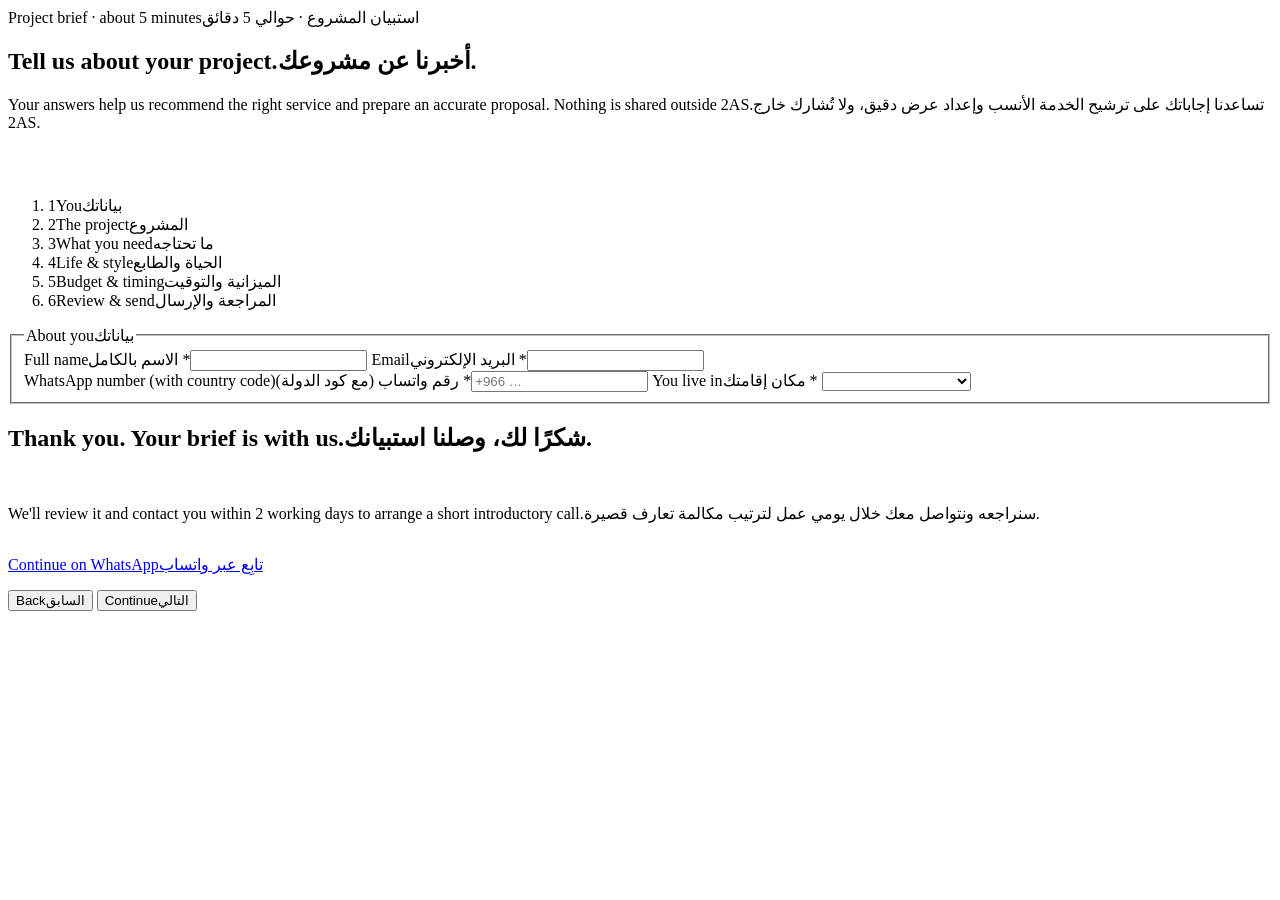
==== brief.html @ 4b7b910f "Add files via upload" ====
<!doctype html>
<html lang="en" dir="ltr">
<head>
<meta charset="utf-8">
<meta name="viewport" content="width=device-width, initial-scale=1">
<title>Start your brief · 2AS Design Consultancy</title>
<meta name="description" content="Tell 2AS about your project in a few minutes. We recommend the right service and prepare a proposal.">
<link rel="icon" href="assets/logo/2AS_mark_charcoal.svg" type="image/svg+xml">
<link rel="preconnect" href="https://fonts.googleapis.com"><link rel="preconnect" href="https://fonts.gstatic.com" crossorigin>
<link href="https://fonts.googleapis.com/css2?family=Cormorant+Garamond:ital,wght@0,500;0,600;1,500&family=Montserrat:wght@400;500;600&family=El+Messiri:wght@500;600&family=IBM+Plex+Sans+Arabic:wght@400;500;600&display=swap" rel="stylesheet">
<link rel="stylesheet" href="assets/css/site.css">
</head>
<body data-page="brief">
<header id="site-head"></header>
<main id="main">

<section class="page-hero" style="padding-bottom:32px">
  <div class="wrap">
    <div class="label"><span lang="en">Project brief · about 5 minutes</span><span lang="ar">استبيان المشروع · حوالي 5 دقائق</span></div>
    <h1><span lang="en">Tell us about your project.</span><span lang="ar">أخبرنا عن مشروعك.</span></h1>
    <p class="lead"><span lang="en">Your answers help us recommend the right service and prepare an accurate proposal. Nothing is shared outside 2AS.</span><span lang="ar">تساعدنا إجاباتك على ترشيح الخدمة الأنسب وإعداد عرض دقيق، ولا تُشارك خارج 2AS.</span></p>
  </div>
</section>

<section style="padding-top:0">
  <div class="wrap brief">
    <nav aria-label="Brief steps"><ol class="steps-nav" id="steps-nav">
      <li data-s="1"><span class="n">1</span><span class="lbl"><span lang="en">You</span><span lang="ar">بياناتك</span></span></li>
      <li data-s="2"><span class="n">2</span><span class="lbl"><span lang="en">The project</span><span lang="ar">المشروع</span></span></li>
      <li data-s="3"><span class="n">3</span><span class="lbl"><span lang="en">What you need</span><span lang="ar">ما تحتاجه</span></span></li>
      <li data-s="4"><span class="n">4</span><span class="lbl"><span lang="en">Life &amp; style</span><span lang="ar">الحياة والطابع</span></span></li>
      <li data-s="5"><span class="n">5</span><span class="lbl"><span lang="en">Budget &amp; timing</span><span lang="ar">الميزانية والتوقيت</span></span></li>
      <li data-s="6"><span class="n">6</span><span class="lbl"><span lang="en">Review &amp; send</span><span lang="ar">المراجعة والإرسال</span></span></li>
    </ol></nav>

    <form class="panel" id="brief-form" novalidate>
      <!-- STEP 1 -->
      <fieldset data-step="1">
        <legend><span lang="en">About you</span><span lang="ar">بياناتك</span></legend>
        <div class="row2">
          <label class="f" for="name"><span><span lang="en">Full name</span><span lang="ar">الاسم بالكامل</span> *</span><input id="name" name="name" type="text" autocomplete="name" required></label>
          <label class="f" for="email"><span><span lang="en">Email</span><span lang="ar">البريد الإلكتروني</span> *</span><input id="email" name="email" type="email" autocomplete="email" required></label>
        </div>
        <div class="row2">
          <label class="f" for="phone"><span><span lang="en">WhatsApp number (with country code)</span><span lang="ar">رقم واتساب (مع كود الدولة)</span> *</span><input id="phone" name="phone" type="tel" autocomplete="tel" placeholder="+966 …" required></label>
          <label class="f" for="country"><span><span lang="en">You live in</span><span lang="ar">مكان إقامتك</span> *</span>
            <select id="country" name="country" required>
              <option value=""></option><option>Saudi Arabia</option><option>United Arab Emirates</option><option>Qatar</option><option>Kuwait</option><option>Bahrain</option><option>Oman</option><option>Egypt</option><option>Other</option>
            </select></label>
        </div>
      </fieldset>

      <!-- STEP 2 -->
      <fieldset data-step="2" hidden>
        <legend><span lang="en">The project</span><span lang="ar">المشروع</span></legend>
        <div class="f"><span><span lang="en">Property type</span><span lang="ar">نوع العقار</span> *</span></div>
        <div class="opts" role="radiogroup">
          <label class="opt"><input type="radio" name="ptype" value="Apartment" required><span><span lang="en">Apartment</span><span lang="ar">شقة</span></span></label>
          <label class="opt"><input type="radio" name="ptype" value="Duplex / penthouse"><span><span lang="en">Duplex / penthouse</span><span lang="ar">دوبلكس / بنتهاوس</span></span></label>
          <label class="opt"><input type="radio" name="ptype" value="Villa / townhouse"><span><span lang="en">Villa / townhouse</span><span lang="ar">فيلا / تاون هاوس</span></span></label>
          <label class="opt"><input type="radio" name="ptype" value="Residential building"><span><span lang="en">Residential building</span><span lang="ar">عمارة سكنية</span></span></label>
          <label class="opt"><input type="radio" name="ptype" value="Serviced apartments / hospitality"><span><span lang="en">Serviced apartments / hospitality</span><span lang="ar">شقق فندقية / ضيافة</span></span></label>
          <label class="opt"><input type="radio" name="ptype" value="Commercial / office"><span><span lang="en">Commercial / office</span><span lang="ar">تجاري / مكتب</span></span></label>
          <label class="opt"><input type="radio" name="ptype" value="Outdoor / rooftop only"><span><span lang="en">Outdoor / rooftop only</span><span lang="ar">مساحة خارجية / سطح فقط</span></span></label>
        </div>
        <div class="f" style="margin-top:8px"><span><span lang="en">Where is the project today?</span><span lang="ar">أين يقف المشروع الآن؟</span> *</span></div>
        <div class="opts" role="radiogroup">
          <label class="opt"><input type="radio" name="status" value="empty" required><span><span lang="en">Empty space, no design yet</span><span lang="ar">مساحة فارغة دون تصميم</span></span></label>
          <label class="opt"><input type="radio" name="status" value="moodboard"><span><span lang="en">I have references / a moodboard</span><span lang="ar">لديّ صور مرجعية / لوحة إلهام</span></span></label>
          <label class="opt"><input type="radio" name="status" value="layout"><span><span lang="en">I have a layout or design</span><span lang="ar">لديّ توزيع أو تصميم</span></span></label>
          <label class="opt"><input type="radio" name="status" value="3d"><span><span lang="en">I have 3D, but no working drawings</span><span lang="ar">لديّ 3D دون مخططات تنفيذية</span></span></label>
          <label class="opt"><input type="radio" name="status" value="construction"><span><span lang="en">Under construction / finishing</span><span lang="ar">تحت الإنشاء / التشطيب</span></span></label>
        </div>
        <div class="row2" style="margin-top:8px">
          <label class="f" for="area"><span><span lang="en">Approximate area (m²)</span><span lang="ar">المساحة التقريبية (م²)</span></span><input id="area" name="area" type="number" min="0" inputmode="numeric"></label>
          <label class="f" for="spaces"><span><span lang="en">Number of rooms / spaces to design</span><span lang="ar">عدد الغرف / الفراغات المطلوب تصميمها</span></span><input id="spaces" name="spaces" type="number" min="0" inputmode="numeric"></label>
        </div>
        <label class="f" for="plocation"><span><span lang="en">Project location (city / compound)</span><span lang="ar">موقع المشروع (المدينة / الكمبوند)</span> *</span><input id="plocation" name="plocation" type="text" required></label>
      </fieldset>

      <!-- STEP 3 -->
      <fieldset data-step="3" hidden>
        <legend><span lang="en">What do you need?</span><span lang="ar">ما الذي تحتاجه؟</span></legend>
        <p class="note"><span lang="en">Choose all that apply. Not sure? Leave it to us: we'll recommend.</span><span lang="ar">اختر كل ما ينطبق. لست متأكدًا؟ اترك الأمر لنا وسنرشّح لك.</span></p>
        <div class="opts">
          <label class="opt"><input type="checkbox" name="svc" value="Consultation"><span><span lang="en">Design consultation</span><span lang="ar">استشارة تصميم</span></span></label>
          <label class="opt"><input type="checkbox" name="svc" value="Review L1 Style"><span><span lang="en">Review · Style coherence</span><span lang="ar">مراجعة · اتساق الطابع</span></span></label>
          <label class="opt"><input type="checkbox" name="svc" value="Review L2 Layout"><span><span lang="en">Review · Layout &amp; function</span><span lang="ar">مراجعة · التوزيع والوظيفة</span></span></label>
          <label class="opt"><input type="checkbox" name="svc" value="Review L3 Full report"><span><span lang="en">Review · Full report</span><span lang="ar">مراجعة · تقرير متكامل</span></span></label>
          <label class="opt"><input type="checkbox" name="svc" value="Concept & moodboard"><span><span lang="en">Concept &amp; moodboard</span><span lang="ar">الفكرة ولوحة الإلهام</span></span></label>
          <label class="opt"><input type="checkbox" name="svc" value="Full interior design"><span><span lang="en">Full interior design</span><span lang="ar">تصميم داخلي متكامل</span></span></label>
          <label class="opt"><input type="checkbox" name="svc" value="Working drawings"><span><span lang="en">Working drawings</span><span lang="ar">مخططات تنفيذية</span></span></label>
          <label class="opt"><input type="checkbox" name="svc" value="Landscape"><span><span lang="en">Landscape / rooftop</span><span lang="ar">مساحات خارجية / سطح</span></span></label>
          <label class="opt"><input type="checkbox" name="svc" value="Partner: engineering"><span><span lang="en">Engineering (partner)</span><span lang="ar">خدمات هندسية (شريك)</span></span></label>
          <label class="opt"><input type="checkbox" name="svc" value="Partner: visualization"><span><span lang="en">Visualization / exhibition (partner)</span><span lang="ar">إظهار / معارض (شريك)</span></span></label>
          <label class="opt"><input type="checkbox" name="svc" value="Partner: creative"><span><span lang="en">Branding / campaigns (partner)</span><span lang="ar">هوية / حملات (شريك)</span></span></label>
          <label class="opt"><input type="checkbox" name="svc" value="Partner: off-plan"><span><span lang="en">Off-plan presentation (partner)</span><span lang="ar">عرض على الخارطة (شريك)</span></span></label>
        </div>
      </fieldset>

      <!-- STEP 4 -->
      <fieldset data-step="4" hidden>
        <legend><span lang="en">Life &amp; style</span><span lang="ar">الحياة والطابع</span></legend>
        <div class="row2">
          <label class="f" for="household"><span><span lang="en">Who will use the space?</span><span lang="ar">من سيستخدم المساحة؟</span></span><input id="household" name="household" type="text" placeholder="e.g. 2 adults, 2 children"></label>
          <label class="f" for="guests"><span><span lang="en">How often do you host guests?</span><span lang="ar">كم مرة تستقبل ضيوفًا؟</span></span>
            <select id="guests" name="guests"><option value=""></option><option>Rarely</option><option>Monthly</option><option>Weekly</option><option>Very often (majlis needed)</option></select></label>
        </div>
        <div class="f"><span><span lang="en">Which direction feels closest? (up to 2)</span><span lang="ar">أي اتجاه هو الأقرب إليك؟ (حتى اختيارين)</span></span></div>
        <div class="styles" id="styles">
          <label class="style-card"><input type="checkbox" name="style" value="Japandi / natural"><span class="box"><img src="assets/img/mena51-kitchen.webp" alt="" loading="lazy"><span class="t"><span lang="en">Japandi · natural</span><span lang="ar">ياباني إسكندنافي · طبيعي</span></span></span></label>
          <label class="style-card"><input type="checkbox" name="style" value="Warm minimal"><span class="box"><img src="assets/img/yasmin-kids-twin.webp" alt="" loading="lazy"><span class="t"><span lang="en">Warm minimal</span><span lang="ar">بسيط دافئ</span></span></span></label>
          <label class="style-card"><input type="checkbox" name="style" value="Soft contemporary"><span class="box"><img src="assets/img/mena51-living.webp" alt="" loading="lazy"><span class="t"><span lang="en">Soft contemporary</span><span lang="ar">معاصر ناعم</span></span></span></label>
          <label class="style-card"><input type="checkbox" name="style" value="Arabic / majlis heritage"><span class="box"><img src="assets/img/stone-majlis.webp" alt="" loading="lazy"><span class="t"><span lang="en">Arabic heritage</span><span lang="ar">طابع عربي تراثي</span></span></span></label>
          <label class="style-card"><input type="checkbox" name="style" value="Bold modern"><span class="box"><img src="assets/img/landmark901-kitchen-v.webp" alt="" loading="lazy"><span class="t"><span lang="en">Bold modern</span><span lang="ar">عصري جريء</span></span></span></label>
          <label class="style-card"><input type="checkbox" name="style" value="Playful / colour"><span class="box"><img src="assets/img/mena28-bedroom.webp" alt="" loading="lazy"><span class="t"><span lang="en">Playful · colour</span><span lang="ar">مرح · ألوان</span></span></span></label>
        </div>
        <div class="f" style="margin-top:8px"><span><span lang="en">How clear is your vision?</span><span lang="ar">ما مدى وضوح رؤيتك؟</span></span></div>
        <div class="scale" role="radiogroup" aria-label="Vision clarity, 1 to 5">
          <label class="opt"><input type="radio" name="clarity" value="1"><span>1</span></label>
          <label class="opt"><input type="radio" name="clarity" value="2"><span>2</span></label>
          <label class="opt"><input type="radio" name="clarity" value="3"><span>3</span></label>
          <label class="opt"><input type="radio" name="clarity" value="4"><span>4</span></label>
          <label class="opt"><input type="radio" name="clarity" value="5"><span>5</span></label>
        </div>
        <p class="note"><span lang="en">1 = I need direction from the start · 5 = I know exactly what I want</span><span lang="ar">1 = أحتاج إلى توجيه من البداية · 5 = أعرف ما أريده بالضبط</span></p>
      </fieldset>

      <!-- STEP 5 -->
      <fieldset data-step="5" hidden>
        <legend><span lang="en">Budget &amp; timing</span><span lang="ar">الميزانية والتوقيت</span></legend>
        <div class="row2">
          <label class="f" for="currency"><span><span lang="en">Currency</span><span lang="ar">العملة</span></span>
            <select id="currency" name="currency"><option>SAR</option><option>AED</option><option>QAR</option><option>EGP</option><option>USD</option></select></label>
          <label class="f" for="budget"><span><span lang="en">Approximate execution budget (finishing + furniture)</span><span lang="ar">ميزانية التنفيذ التقريبية (تشطيب + أثاث)</span></span><input id="budget" name="budget" type="text" placeholder="e.g. 350,000"></label>
        </div>
        <div class="row2">
          <label class="f" for="start"><span><span lang="en">When should execution start?</span><span lang="ar">متى يبدأ التنفيذ؟</span></span>
            <select id="start" name="start"><option value=""></option><option>Within 1 month</option><option>1–3 months</option><option>3–6 months</option><option>Later / not decided</option></select></label>
          <label class="f" for="files"><span><span lang="en">Link to plans / photos (Drive, WeTransfer…)</span><span lang="ar">رابط المخططات / الصور (Drive، WeTransfer…)</span></span><input id="files" name="files" type="url" placeholder="https://"></label>
        </div>
        <label class="f" for="notes"><span><span lang="en">Anything else we should know?</span><span lang="ar">هل هناك ما تودّ إضافته؟</span></span><textarea id="notes" name="notes"></textarea></label>
        <p class="note"><span lang="en">Please don't share confidential drawings publicly; a private link is enough. We'll ask for files after we talk.</span><span lang="ar">يكفي رابط خاص للملفات، وسنطلب المزيد بعد مكالمتنا.</span></p>
      </fieldset>

      <!-- STEP 6 -->
      <fieldset data-step="6" hidden>
        <legend><span lang="en">Review &amp; send</span><span lang="ar">المراجعة والإرسال</span></legend>
        <div class="reco" id="reco"></div>
        <div class="summary" id="summary"></div>
        <label class="opt" style="max-width:none"><input type="checkbox" id="consent" required><span><span lang="en">I agree that 2AS may contact me about this project by email or WhatsApp.</span><span lang="ar">أوافق على تواصل 2AS معي بخصوص المشروع عبر البريد أو واتساب.</span></span></label>
      </fieldset>

      <div id="done" hidden style="display:grid;gap:16px">
        <h2><span lang="en">Thank you. Your brief is with us.</span><span lang="ar">شكرًا لك، وصلنا استبيانك.</span></h2>
        <p class="lead"><span lang="en">We'll review it and contact you within 2 working days to arrange a short introductory call.</span><span lang="ar">سنراجعه ونتواصل معك خلال يومي عمل لترتيب مكالمة تعارف قصيرة.</span></p>
        <div><a class="btn" id="wa-done" href="#" target="_blank" rel="noopener"><span lang="en">Continue on WhatsApp</span><span lang="ar">تابِع عبر واتساب</span></a></div>
      </div>

      <p class="err" id="err" role="alert"></p>
      <div class="form-nav" id="form-nav">
        <button type="button" class="btn ghost" id="prev"><span lang="en">Back</span><span lang="ar">السابق</span></button>
        <button type="button" class="btn" id="next"><span lang="en">Continue</span><span lang="ar">التالي</span></button>
        <button type="submit" class="btn" id="send" hidden><span lang="en">Send brief</span><span lang="ar">إرسال الاستبيان</span></button>
      </div>
    </form>
  </div>
</section>

</main>
<footer id="site-foot"></footer>
<script src="assets/js/site.js"></script>
<script src="assets/js/brief.js"></script>
</body>
</html>
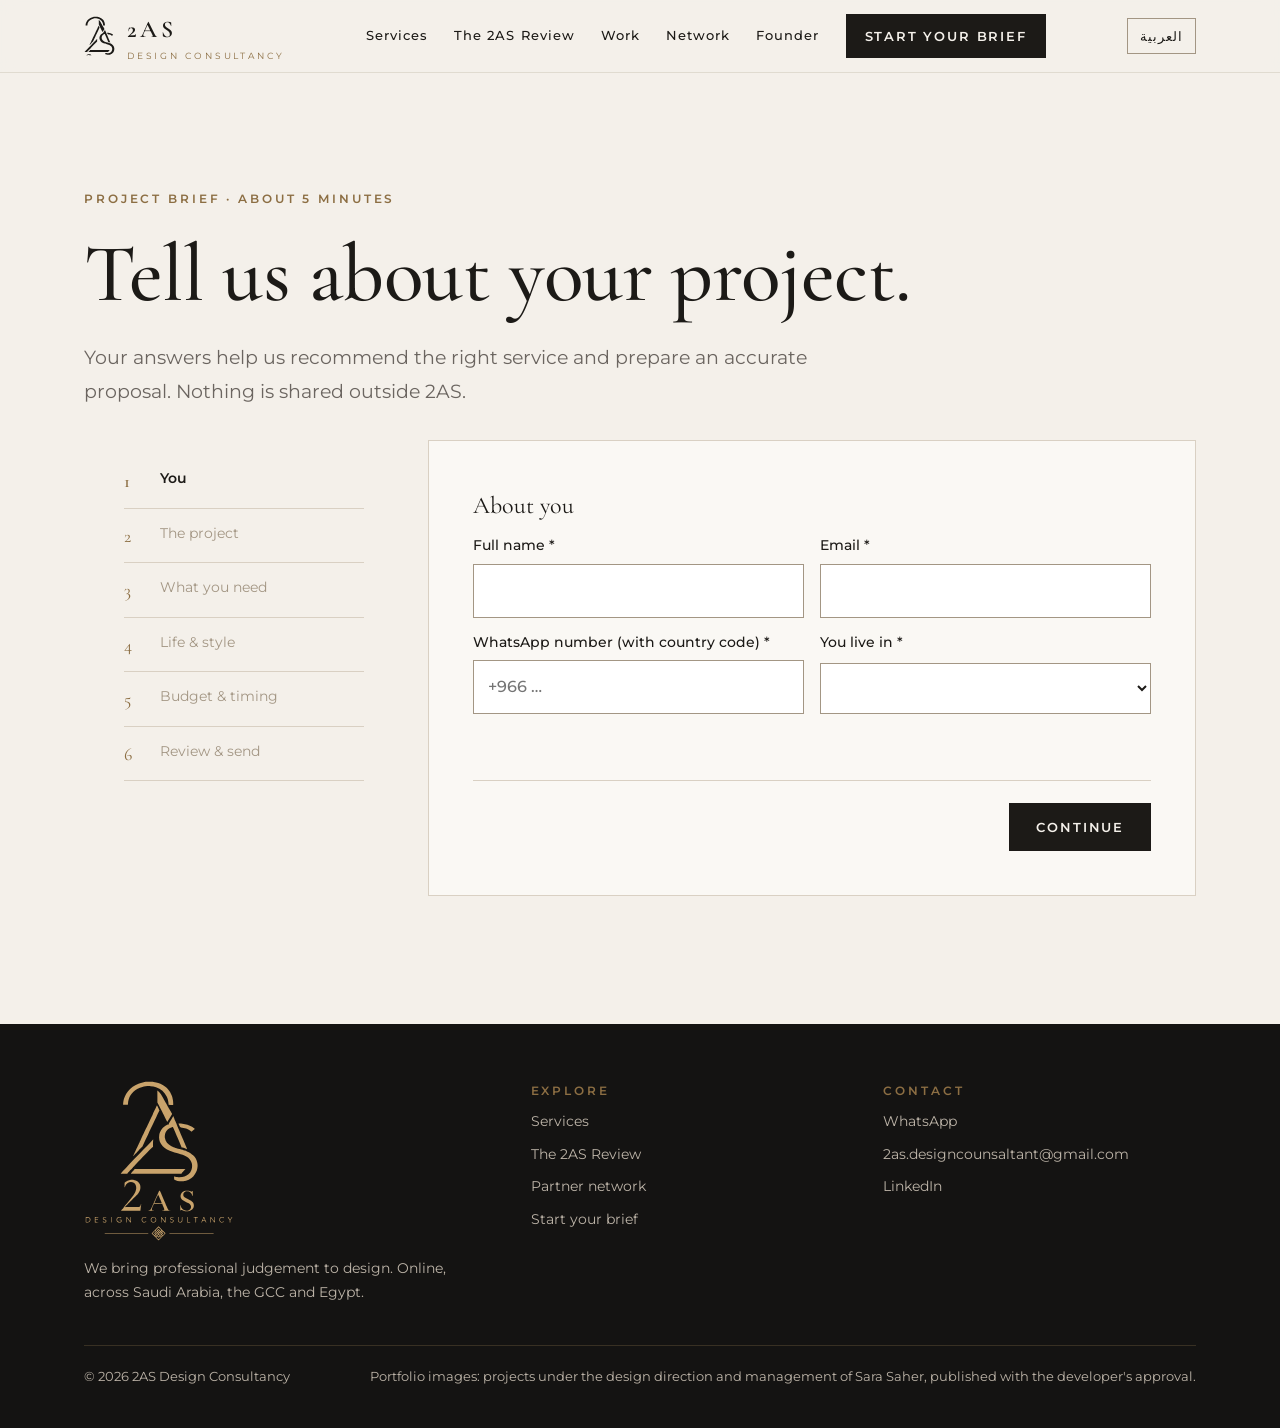
==== commit fef6a8b3: "Add files via upload" ====
--- a/brief.html
+++ b/brief.html
@@ -5,10 +5,10 @@
 <meta name="viewport" content="width=device-width, initial-scale=1">
 <title>Start your brief · 2AS Design Consultancy</title>
 <meta name="description" content="Tell 2AS about your project in a few minutes. We recommend the right service and prepare a proposal.">
-<link rel="icon" href="assets/logo/2AS_mark_charcoal.svg" type="image/svg+xml">
+<link rel="icon" href="2AS_mark_charcoal.svg" type="image/svg+xml">
 <link rel="preconnect" href="https://fonts.googleapis.com"><link rel="preconnect" href="https://fonts.gstatic.com" crossorigin>
 <link href="https://fonts.googleapis.com/css2?family=Cormorant+Garamond:ital,wght@0,500;0,600;1,500&family=Montserrat:wght@400;500;600&family=El+Messiri:wght@500;600&family=IBM+Plex+Sans+Arabic:wght@400;500;600&display=swap" rel="stylesheet">
-<link rel="stylesheet" href="assets/css/site.css">
+<link rel="stylesheet" href="site.css">
 </head>
 <body data-page="brief">
 <header id="site-head"></header>
@@ -108,12 +108,12 @@
         </div>
         <div class="f"><span><span lang="en">Which direction feels closest? (up to 2)</span><span lang="ar">أي اتجاه هو الأقرب إليك؟ (حتى اختيارين)</span></span></div>
         <div class="styles" id="styles">
-          <label class="style-card"><input type="checkbox" name="style" value="Japandi / natural"><span class="box"><img src="assets/img/mena51-kitchen.webp" alt="" loading="lazy"><span class="t"><span lang="en">Japandi · natural</span><span lang="ar">ياباني إسكندنافي · طبيعي</span></span></span></label>
-          <label class="style-card"><input type="checkbox" name="style" value="Warm minimal"><span class="box"><img src="assets/img/yasmin-kids-twin.webp" alt="" loading="lazy"><span class="t"><span lang="en">Warm minimal</span><span lang="ar">بسيط دافئ</span></span></span></label>
-          <label class="style-card"><input type="checkbox" name="style" value="Soft contemporary"><span class="box"><img src="assets/img/mena51-living.webp" alt="" loading="lazy"><span class="t"><span lang="en">Soft contemporary</span><span lang="ar">معاصر ناعم</span></span></span></label>
-          <label class="style-card"><input type="checkbox" name="style" value="Arabic / majlis heritage"><span class="box"><img src="assets/img/stone-majlis.webp" alt="" loading="lazy"><span class="t"><span lang="en">Arabic heritage</span><span lang="ar">طابع عربي تراثي</span></span></span></label>
-          <label class="style-card"><input type="checkbox" name="style" value="Bold modern"><span class="box"><img src="assets/img/landmark901-kitchen-v.webp" alt="" loading="lazy"><span class="t"><span lang="en">Bold modern</span><span lang="ar">عصري جريء</span></span></span></label>
-          <label class="style-card"><input type="checkbox" name="style" value="Playful / colour"><span class="box"><img src="assets/img/mena28-bedroom.webp" alt="" loading="lazy"><span class="t"><span lang="en">Playful · colour</span><span lang="ar">مرح · ألوان</span></span></span></label>
+          <label class="style-card"><input type="checkbox" name="style" value="Japandi / natural"><span class="box"><img src="mena51-kitchen.webp" alt="" loading="lazy"><span class="t"><span lang="en">Japandi · natural</span><span lang="ar">ياباني إسكندنافي · طبيعي</span></span></span></label>
+          <label class="style-card"><input type="checkbox" name="style" value="Warm minimal"><span class="box"><img src="yasmin-kids-twin.webp" alt="" loading="lazy"><span class="t"><span lang="en">Warm minimal</span><span lang="ar">بسيط دافئ</span></span></span></label>
+          <label class="style-card"><input type="checkbox" name="style" value="Soft contemporary"><span class="box"><img src="mena51-living.webp" alt="" loading="lazy"><span class="t"><span lang="en">Soft contemporary</span><span lang="ar">معاصر ناعم</span></span></span></label>
+          <label class="style-card"><input type="checkbox" name="style" value="Arabic / majlis heritage"><span class="box"><img src="stone-majlis.webp" alt="" loading="lazy"><span class="t"><span lang="en">Arabic heritage</span><span lang="ar">طابع عربي تراثي</span></span></span></label>
+          <label class="style-card"><input type="checkbox" name="style" value="Bold modern"><span class="box"><img src="landmark901-kitchen-v.webp" alt="" loading="lazy"><span class="t"><span lang="en">Bold modern</span><span lang="ar">عصري جريء</span></span></span></label>
+          <label class="style-card"><input type="checkbox" name="style" value="Playful / colour"><span class="box"><img src="mena28-bedroom.webp" alt="" loading="lazy"><span class="t"><span lang="en">Playful · colour</span><span lang="ar">مرح · ألوان</span></span></span></label>
         </div>
         <div class="f" style="margin-top:8px"><span><span lang="en">How clear is your vision?</span><span lang="ar">ما مدى وضوح رؤيتك؟</span></span></div>
         <div class="scale" role="radiogroup" aria-label="Vision clarity, 1 to 5">
@@ -169,7 +169,7 @@
 
 </main>
 <footer id="site-foot"></footer>
-<script src="assets/js/site.js"></script>
-<script src="assets/js/brief.js"></script>
+<script src="site.js"></script>
+<script src="brief.js"></script>
 </body>
 </html>
--- a/site.css
+++ b/site.css
@@ -0,0 +1,219 @@
+/* 2AS Design Consultancy — site styles
+   Editorial layout: off-white paper, charcoal sections, champagne used only as an accent. */
+:root{
+  --ink:#141312; --charcoal:#1C1A17; --off:#F4F0EA; --warm:#FAF8F4; --stone:#D9D0C3;
+  --taupe:#A39684; --grey:#6B6560; --champ:#C9A36B; --brushed:#8C6E43;
+  --f-display:'Cormorant Garamond',Georgia,'Times New Roman',serif;
+  --f-sans:'Montserrat',Helvetica,Arial,sans-serif;
+  --f-ar-display:'El Messiri','Noto Naskh Arabic',Tahoma,serif;
+  --f-ar:'IBM Plex Sans Arabic',Tahoma,Arial,sans-serif;
+  --wrap:1240px; --gut:clamp(20px,5vw,72px);
+}
+*{box-sizing:border-box}
+[hidden]{display:none!important}
+html{scroll-behavior:smooth}
+body{margin:0;background:var(--off);color:var(--charcoal);font-family:var(--f-sans);font-size:16px;line-height:1.75;-webkit-font-smoothing:antialiased}
+html[lang="ar"] body{font-family:var(--f-ar);font-size:17px}
+img{max-width:100%;display:block}
+a{color:inherit}
+:focus-visible{outline:2px solid var(--brushed);outline-offset:3px}
+@media (prefers-reduced-motion:reduce){*{animation:none!important;transition:none!important;scroll-behavior:auto!important}}
+
+/* language switching: every bilingual pair is <span lang="en"> + <span lang="ar"> */
+html[lang="en"] [lang="ar"]:not(html){display:none!important}
+html[lang="ar"] [lang="en"]:not(html){display:none!important}
+
+.wrap{max-width:var(--wrap);margin:0 auto;padding-inline:var(--gut)}
+.label{font-family:var(--f-sans);font-size:12px;font-weight:600;letter-spacing:.24em;text-transform:uppercase;color:var(--brushed)}
+html[lang="ar"] .label{font-family:var(--f-ar);letter-spacing:0;font-size:14px;text-transform:none}
+h1,h2,h3{font-family:var(--f-display);font-weight:500;line-height:1.12;margin:0;text-wrap:balance;letter-spacing:-.005em}
+html[lang="ar"] h1,html[lang="ar"] h2,html[lang="ar"] h3{font-family:var(--f-ar-display);font-weight:600;line-height:1.45;letter-spacing:0}
+h1{font-size:clamp(40px,6.4vw,84px)}
+h2{font-size:clamp(32px,4.2vw,54px)}
+h3{font-size:clamp(22px,2.2vw,28px)}
+p{margin:0;max-width:62ch}
+.lead{font-size:clamp(17px,1.5vw,20px);color:var(--grey)}
+.muted{color:var(--grey)}
+.rule{height:1px;background:var(--stone);border:0;margin:0}
+
+/* header */
+.site-head{position:sticky;top:0;z-index:20;background:rgba(244,240,234,.92);backdrop-filter:blur(8px);border-bottom:1px solid rgba(163,150,132,.25)}
+.site-head .wrap{display:flex;align-items:center;justify-content:space-between;gap:20px;min-height:72px}
+.brand{display:flex;align-items:center;gap:12px;text-decoration:none}
+.brand img{height:40px;width:auto}
+.brand b{font-family:var(--f-display);font-size:24px;font-weight:600;letter-spacing:.14em}
+.brand small{display:block;font-family:var(--f-sans);font-size:8.5px;letter-spacing:.34em;color:var(--brushed);margin-top:-2px}
+.nav{display:flex;align-items:center;gap:26px;font-size:13px;font-weight:500;letter-spacing:.08em}
+.nav a{text-decoration:none;padding:6px 0;border-bottom:1px solid transparent}
+.nav a:hover,.nav a[aria-current="page"]{border-color:var(--champ)}
+.lang{font:inherit;font-size:13px;letter-spacing:.08em;background:none;border:1px solid var(--taupe);padding:6px 12px;cursor:pointer;color:var(--charcoal);min-height:36px}
+.lang:hover{border-color:var(--charcoal)}
+.btn{display:inline-flex;align-items:center;gap:10px;font-family:var(--f-sans);font-size:13px;font-weight:600;letter-spacing:.14em;text-transform:uppercase;text-decoration:none;padding:15px 26px;border:1px solid var(--charcoal);background:var(--charcoal);color:var(--off);cursor:pointer;min-height:48px}
+html[lang="ar"] .btn{font-family:var(--f-ar);letter-spacing:0;text-transform:none;font-size:15px}
+.btn:hover{background:var(--ink)}
+.btn.ghost{background:transparent;color:var(--charcoal)}
+.btn.ghost:hover{background:var(--charcoal);color:var(--off)}
+.btn.light{background:var(--off);color:var(--charcoal);border-color:var(--off)}
+.menu-btn{display:none}
+@media (max-width:900px){
+  .nav{display:none;position:absolute;top:72px;inset-inline:0;flex-direction:column;align-items:flex-start;gap:4px;background:var(--off);padding:16px var(--gut) 24px;border-bottom:1px solid var(--stone)}
+  .nav.open{display:flex}
+  .menu-btn{display:inline-flex;background:none;border:1px solid var(--taupe);padding:8px 12px;font:inherit;font-size:13px;cursor:pointer;min-height:40px}
+}
+
+/* sections */
+section{padding-block:clamp(72px,10vw,140px)}
+.dark{background:var(--charcoal);color:var(--off)}
+.dark .muted,.dark .lead{color:#BDB4A8}
+.dark .label{color:var(--champ)}
+.dark .rule{background:rgba(201,163,107,.28)}
+.paper{background:var(--warm)}
+.sec-head{display:grid;gap:16px;margin-bottom:clamp(36px,5vw,64px);max-width:760px}
+
+/* hero */
+.hero{position:relative;min-height:min(88vh,860px);display:flex;align-items:flex-end;color:var(--off);padding:0;overflow:hidden;background:var(--ink)}
+.hero img.bg{position:absolute;inset:0;width:100%;height:100%;object-fit:cover;opacity:.9}
+.hero::after{content:"";position:absolute;inset:0;background:linear-gradient(180deg,rgba(20,19,18,.15) 0%,rgba(20,19,18,.25) 40%,rgba(20,19,18,.82) 100%)}
+.hero .wrap{position:relative;z-index:2;padding-block:clamp(48px,8vw,110px);display:grid;gap:22px;width:100%}
+.hero h1{max-width:15ch}
+.hero .lead{color:#E3DBCF;max-width:52ch}
+.hero .actions{display:flex;gap:14px;flex-wrap:wrap;margin-top:10px}
+.hero .label{color:var(--champ)}
+
+/* statement */
+.statement{display:grid;grid-template-columns:1fr 1.2fr;gap:clamp(32px,6vw,96px);align-items:start}
+.statement .verbs{display:grid;gap:4px;font-family:var(--f-display);font-size:clamp(30px,3.6vw,48px);line-height:1.2}
+html[lang="ar"] .statement .verbs{font-family:var(--f-ar-display)}
+.statement .verbs span.dim{color:var(--taupe)}
+@media (max-width:820px){.statement{grid-template-columns:1fr}}
+
+/* services */
+.svc-grid{display:grid;grid-template-columns:repeat(3,minmax(0,1fr));border-top:1px solid var(--stone)}
+.svc{padding:32px 28px 36px;border-bottom:1px solid var(--stone);border-inline-end:1px solid var(--stone);display:grid;gap:12px;align-content:start}
+.svc:nth-child(3n){border-inline-end:none}
+.svc .num{font-family:var(--f-display);font-size:30px;color:var(--brushed)}
+.svc .who{font-size:14px;color:var(--grey);font-style:italic}
+html[lang="ar"] .svc .who{font-style:normal}
+@media (max-width:980px){.svc-grid{grid-template-columns:1fr 1fr}.svc:nth-child(3n){border-inline-end:1px solid var(--stone)}.svc:nth-child(2n){border-inline-end:none}}
+@media (max-width:620px){.svc-grid{grid-template-columns:1fr}.svc{border-inline-end:none!important}}
+
+/* work */
+.work{display:grid;grid-template-columns:repeat(12,minmax(0,1fr));gap:20px}
+.work figure{margin:0;display:grid;gap:10px;min-width:0}
+.work figure img{width:100%;height:100%;object-fit:cover;aspect-ratio:4/5}
+.work .w-wide img{aspect-ratio:16/10}
+.work figcaption{font-size:13px;color:var(--grey);display:flex;justify-content:space-between;gap:12px;flex-wrap:wrap}
+.work figcaption b{color:var(--charcoal);font-weight:600;letter-spacing:.04em}
+.c7{grid-column:span 7}.c5{grid-column:span 5}.c4{grid-column:span 4}.c8{grid-column:span 8}.c6{grid-column:span 6}
+@media (max-width:820px){.work>*{grid-column:span 12!important}}
+.credit{font-size:13px;color:var(--grey);margin-top:28px;max-width:80ch}
+
+/* method */
+.method{display:grid;grid-template-columns:repeat(8,minmax(0,1fr));gap:0;border-top:1px solid rgba(201,163,107,.35)}
+.step{padding:22px 14px 0;border-inline-start:1px solid rgba(201,163,107,.2);display:grid;gap:8px;align-content:start}
+.step:first-child{border-inline-start:none}
+.step .n{font-family:var(--f-display);font-size:26px;color:var(--champ)}
+.step b{font-size:12px;letter-spacing:.2em;font-weight:600}
+html[lang="ar"] .step b{letter-spacing:0;font-size:15px}
+.step p{font-size:13.5px;color:#BDB4A8;line-height:1.6}
+@media (max-width:980px){.method{grid-template-columns:repeat(4,minmax(0,1fr))}.step:nth-child(5){border-inline-start:none}.step{padding-bottom:22px}}
+@media (max-width:520px){.method{grid-template-columns:1fr 1fr}.step:nth-child(odd){border-inline-start:none}}
+
+/* review sheet (signature component) */
+.sheet{background:var(--warm);border:1px solid var(--stone);padding:clamp(22px,3vw,40px);display:grid;gap:22px;box-shadow:0 30px 60px -40px rgba(20,19,18,.35)}
+.sheet-head{display:flex;justify-content:space-between;gap:16px;flex-wrap:wrap;align-items:baseline;border-bottom:1px solid var(--stone);padding-bottom:14px}
+.chips{display:flex;gap:10px;flex-wrap:wrap}
+.chip{border:1px solid var(--charcoal);padding:6px 12px;font-size:13px;font-weight:500;font-variant-numeric:tabular-nums}
+.chip.soft{border-color:var(--taupe);color:var(--grey)}
+.tbl-wrap{overflow-x:auto}
+table.tbl{width:100%;border-collapse:collapse;font-size:14px;min-width:560px}
+table.tbl th{text-align:start;font-weight:600;padding:10px 12px;border-bottom:1px solid var(--charcoal);font-size:12px;letter-spacing:.12em;text-transform:uppercase}
+html[lang="ar"] table.tbl th{letter-spacing:0;text-transform:none;font-size:14px}
+table.tbl td{padding:12px;border-bottom:1px solid var(--stone);vertical-align:top}
+.prio{font-size:11px;font-weight:600;letter-spacing:.14em;border:1px solid currentColor;padding:2px 7px;white-space:nowrap}
+.prio.h{color:var(--charcoal)}.prio.m{color:var(--brushed)}.prio.l{color:var(--taupe)}
+
+/* levels */
+.levels{display:grid;grid-template-columns:repeat(3,minmax(0,1fr));gap:20px}
+.level{background:var(--warm);border-top:2px solid var(--charcoal);padding:28px;display:grid;gap:14px;align-content:start}
+.level ul{margin:0;padding-inline-start:18px;display:grid;gap:6px;font-size:15px}
+.level .for{font-size:14px;color:var(--grey);border-top:1px solid var(--stone);padding-top:12px}
+@media (max-width:900px){.levels{grid-template-columns:1fr}}
+
+/* partners */
+.partners{display:grid;grid-template-columns:repeat(2,minmax(0,1fr));gap:20px}
+.partner{background:var(--warm);padding:32px;display:grid;gap:12px;align-content:start;border:1px solid var(--stone)}
+.partner .scope{font-size:12px;letter-spacing:.2em;text-transform:uppercase;color:var(--brushed);font-weight:600}
+html[lang="ar"] .partner .scope{letter-spacing:0;text-transform:none;font-size:14px}
+.partner ul{margin:0;padding-inline-start:18px;display:grid;gap:4px;font-size:15px}
+.partner a.ext{font-size:14px;color:var(--brushed)}
+@media (max-width:760px){.partners{grid-template-columns:1fr}}
+
+/* founder */
+.founder{display:grid;grid-template-columns:.9fr 1.1fr;gap:clamp(32px,6vw,90px);align-items:center}
+.facts{display:grid;grid-template-columns:repeat(2,minmax(0,1fr));gap:1px;background:rgba(201,163,107,.25);margin-top:28px}
+.fact{background:var(--charcoal);padding:20px}
+.fact b{display:block;font-family:var(--f-display);font-size:38px;font-weight:500;color:var(--champ);font-variant-numeric:tabular-nums;line-height:1.1}
+.fact span{font-size:13.5px;color:#BDB4A8}
+.fact b{direction:ltr;unicode-bidi:isolate}
+html[lang="ar"] .fact b{text-align:right}
+@media (max-width:820px){.founder{grid-template-columns:1fr}}
+
+/* CTA band */
+.cta-band{display:flex;justify-content:space-between;align-items:center;gap:28px;flex-wrap:wrap}
+
+/* footer */
+.site-foot{background:var(--ink);color:#BDB4A8;padding-block:56px 40px;font-size:14px}
+.site-foot .cols{display:grid;grid-template-columns:1.3fr 1fr 1fr;gap:40px}
+.site-foot a{text-decoration:none}.site-foot a:hover{color:var(--off)}
+.site-foot .bottom{border-top:1px solid rgba(201,163,107,.2);margin-top:40px;padding-top:20px;font-size:12.5px;display:flex;justify-content:space-between;gap:16px;flex-wrap:wrap}
+@media (max-width:760px){.site-foot .cols{grid-template-columns:1fr}}
+
+/* page hero (inner pages) */
+.page-hero{padding-block:clamp(64px,9vw,120px) clamp(40px,6vw,72px)}
+.page-hero .wrap{display:grid;gap:20px}
+
+/* brief / questionnaire */
+.brief{display:grid;grid-template-columns:280px 1fr;gap:clamp(28px,5vw,64px);align-items:start}
+.steps-nav{position:sticky;top:96px;display:grid;gap:2px;counter-reset:s}
+.steps-nav li{list-style:none;padding:10px 0 10px 0;border-bottom:1px solid var(--stone);font-size:14px;color:var(--taupe);display:flex;gap:12px}
+.steps-nav li.on{color:var(--charcoal);font-weight:600}
+.steps-nav li.done{color:var(--grey)}
+.steps-nav ol{margin:0;padding:0}
+.steps-nav .n{font-family:var(--f-display);font-size:18px;width:24px;color:var(--brushed)}
+@media (max-width:860px){.brief{grid-template-columns:1fr}.steps-nav{position:static;grid-template-columns:repeat(4,1fr);gap:6px}.steps-nav li{font-size:12px;flex-direction:column;gap:0;border-bottom:2px solid var(--stone)}.steps-nav li.on{border-color:var(--charcoal)}.steps-nav .lbl{display:none}}
+.panel{background:var(--warm);border:1px solid var(--stone);padding:clamp(22px,4vw,44px);display:grid;gap:26px}
+fieldset{border:0;padding:0;margin:0;display:grid;gap:12px;min-width:0}
+legend{font-family:var(--f-display);font-size:24px;margin-bottom:6px;padding:0}
+html[lang="ar"] legend{font-family:var(--f-ar-display)}
+label.f{display:grid;gap:6px;font-size:14px;font-weight:500}
+input[type=text],input[type=email],input[type=tel],input[type=number],input[type=url],select,textarea{font:inherit;font-size:16px;padding:12px 14px;border:1px solid var(--taupe);background:#fff;color:var(--charcoal);width:100%;min-height:48px;border-radius:0}
+textarea{min-height:110px;resize:vertical}
+input:focus,select:focus,textarea:focus{outline:2px solid var(--brushed);outline-offset:0;border-color:var(--brushed)}
+.row2{display:grid;grid-template-columns:1fr 1fr;gap:16px}
+@media (max-width:620px){.row2{grid-template-columns:1fr}}
+.opts{display:grid;grid-template-columns:repeat(auto-fill,minmax(180px,1fr));gap:10px}
+.opt{position:relative}
+.opt input{position:absolute;opacity:0;inset:0;width:100%;height:100%;margin:0;cursor:pointer}
+.opt span{display:flex;align-items:center;min-height:52px;padding:12px 14px;border:1px solid var(--stone);background:#fff;font-size:15px;line-height:1.4;transition:border-color .15s}
+.opt input:checked+span{border-color:var(--charcoal);box-shadow:inset 0 0 0 1px var(--charcoal)}
+.opt input:focus-visible+span{outline:2px solid var(--brushed);outline-offset:2px}
+.styles{display:grid;grid-template-columns:repeat(auto-fill,minmax(170px,1fr));gap:12px}
+.style-card{position:relative}
+.style-card input{position:absolute;opacity:0;inset:0;width:100%;height:100%;margin:0;cursor:pointer;z-index:2}
+.style-card .box{display:grid;border:1px solid var(--stone);background:#fff}
+.style-card img{aspect-ratio:4/5;object-fit:cover;width:100%}
+.style-card .t{padding:10px 12px;font-size:14px;font-weight:500}
+.style-card input:checked+.box{outline:2px solid var(--charcoal);outline-offset:-2px}
+.style-card input:focus-visible+.box{outline:2px solid var(--brushed)}
+.scale{display:flex;gap:8px;flex-wrap:wrap}
+.scale .opt span{min-width:56px;justify-content:center}
+.form-nav{display:flex;justify-content:space-between;gap:12px;flex-wrap:wrap;border-top:1px solid var(--stone);padding-top:22px}
+.err{color:#8A2E22;font-size:14px;min-height:1em}
+.summary{display:grid;gap:10px;font-size:15px}
+.summary dl{display:grid;grid-template-columns:200px 1fr;gap:8px 18px;margin:0}
+.summary dt{color:var(--grey)}
+.summary dd{margin:0}
+@media (max-width:620px){.summary dl{grid-template-columns:1fr}.summary dt{margin-top:8px}}
+.reco{border-inline-start:2px solid var(--champ);padding:14px 18px;background:var(--off);display:grid;gap:6px}
+.note{font-size:13.5px;color:var(--grey)}
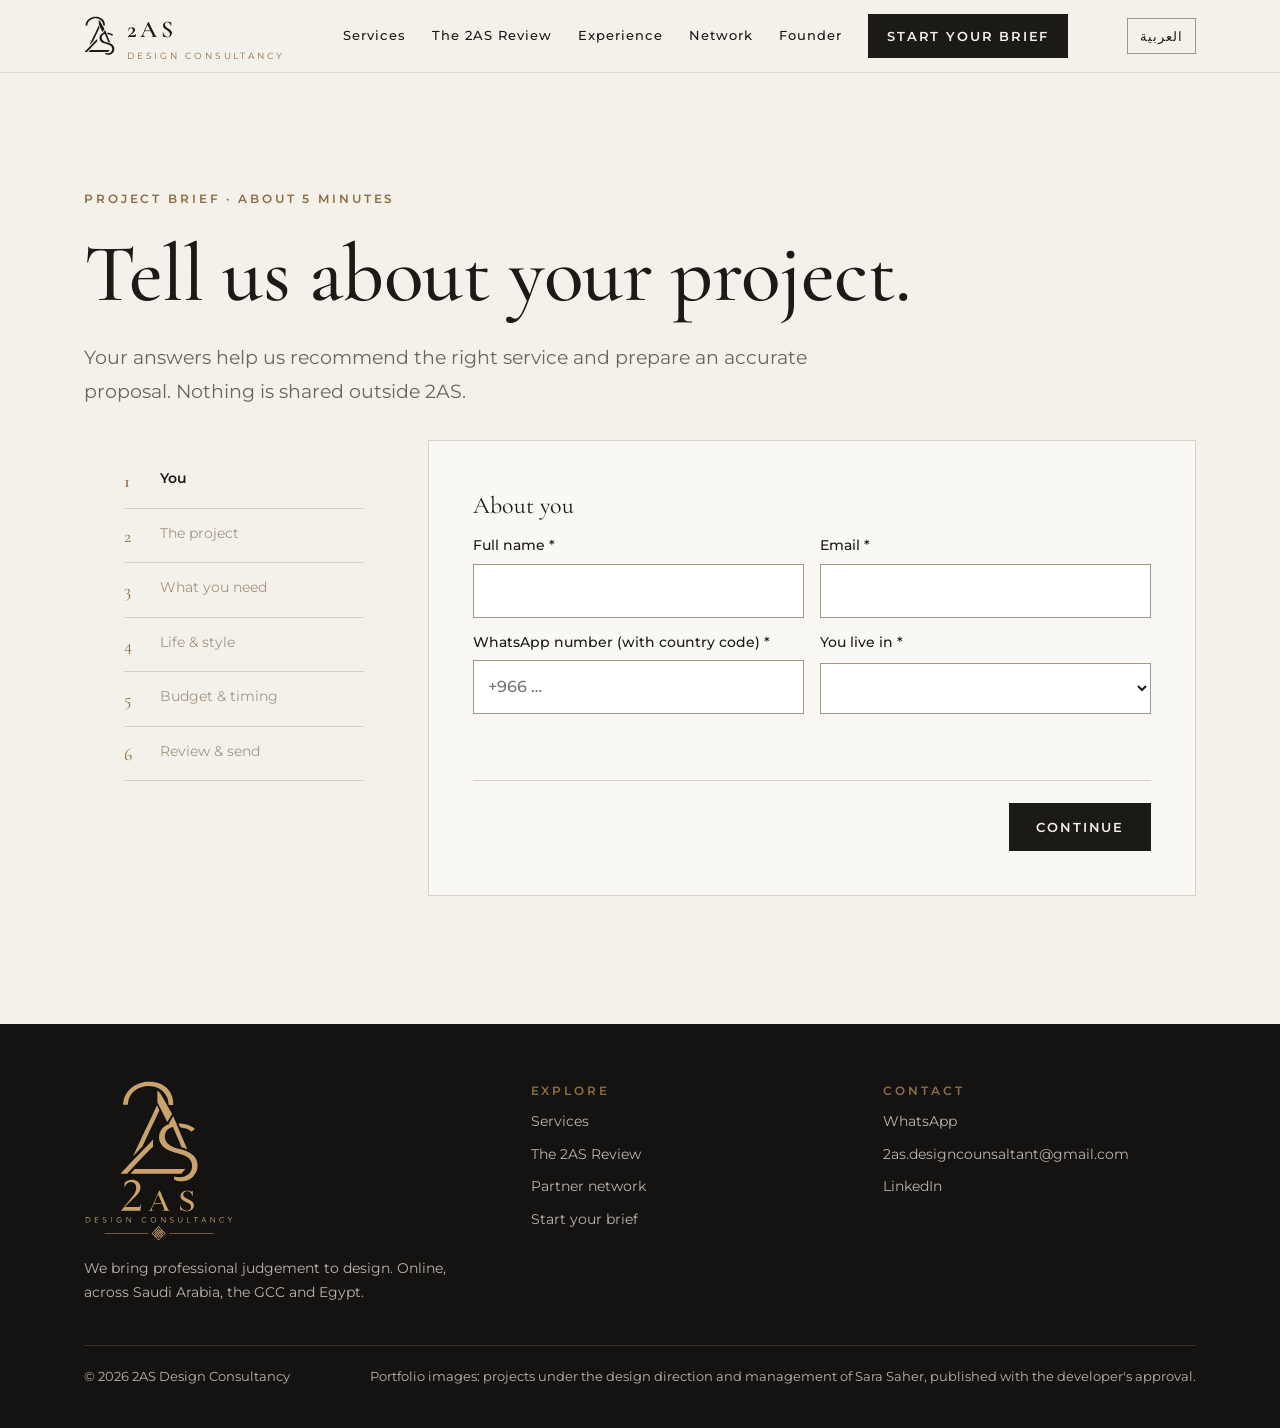
==== commit 5428ae9b: "Update brief page images" ====
--- a/brief.html
+++ b/brief.html
@@ -108,12 +108,12 @@
         </div>
         <div class="f"><span><span lang="en">Which direction feels closest? (up to 2)</span><span lang="ar">أي اتجاه هو الأقرب إليك؟ (حتى اختيارين)</span></span></div>
         <div class="styles" id="styles">
-          <label class="style-card"><input type="checkbox" name="style" value="Japandi / natural"><span class="box"><img src="mena51-kitchen.webp" alt="" loading="lazy"><span class="t"><span lang="en">Japandi · natural</span><span lang="ar">ياباني إسكندنافي · طبيعي</span></span></span></label>
+          <label class="style-card"><input type="checkbox" name="style" value="Japandi / natural"><span class="box"><img src="yasmin-kids-wide.webp" alt="" loading="lazy"><span class="t"><span lang="en">Japandi · natural</span><span lang="ar">ياباني إسكندنافي · طبيعي</span></span></span></label>
           <label class="style-card"><input type="checkbox" name="style" value="Warm minimal"><span class="box"><img src="yasmin-kids-twin.webp" alt="" loading="lazy"><span class="t"><span lang="en">Warm minimal</span><span lang="ar">بسيط دافئ</span></span></span></label>
-          <label class="style-card"><input type="checkbox" name="style" value="Soft contemporary"><span class="box"><img src="mena51-living.webp" alt="" loading="lazy"><span class="t"><span lang="en">Soft contemporary</span><span lang="ar">معاصر ناعم</span></span></span></label>
+          <label class="style-card"><input type="checkbox" name="style" value="Soft contemporary"><span class="box"><img src="stone-living.webp" alt="" loading="lazy"><span class="t"><span lang="en">Soft contemporary</span><span lang="ar">معاصر ناعم</span></span></span></label>
           <label class="style-card"><input type="checkbox" name="style" value="Arabic / majlis heritage"><span class="box"><img src="stone-majlis.webp" alt="" loading="lazy"><span class="t"><span lang="en">Arabic heritage</span><span lang="ar">طابع عربي تراثي</span></span></span></label>
           <label class="style-card"><input type="checkbox" name="style" value="Bold modern"><span class="box"><img src="landmark901-kitchen-v.webp" alt="" loading="lazy"><span class="t"><span lang="en">Bold modern</span><span lang="ar">عصري جريء</span></span></span></label>
-          <label class="style-card"><input type="checkbox" name="style" value="Playful / colour"><span class="box"><img src="mena28-bedroom.webp" alt="" loading="lazy"><span class="t"><span lang="en">Playful · colour</span><span lang="ar">مرح · ألوان</span></span></span></label>
+          <label class="style-card"><input type="checkbox" name="style" value="Playful / colour"><span class="box"><img src="ola-final.webp" alt="" loading="lazy"><span class="t"><span lang="en">Playful · colour</span><span lang="ar">مرح · ألوان</span></span></span></label>
         </div>
         <div class="f" style="margin-top:8px"><span><span lang="en">How clear is your vision?</span><span lang="ar">ما مدى وضوح رؤيتك؟</span></span></div>
         <div class="scale" role="radiogroup" aria-label="Vision clarity, 1 to 5">
--- a/site.css
+++ b/site.css
@@ -100,7 +100,13 @@
 /* work */
 .work{display:grid;grid-template-columns:repeat(12,minmax(0,1fr));gap:20px}
 .work figure{margin:0;display:grid;gap:10px;min-width:0}
-.work figure img{width:100%;height:100%;object-fit:cover;aspect-ratio:4/5}
+.work figure img{width:100%;height:auto;object-fit:cover;aspect-ratio:4/5}
+.c12{grid-column:span 12}
+.brand small{white-space:nowrap}
+@media (max-width:520px){.brand b{font-size:21px}.brand small{font-size:7.5px;letter-spacing:.24em}.brand img{height:34px}}
+.partner .plogo{height:72px;display:flex;align-items:center;margin-bottom:4px}
+.partner .plogo img{max-height:64px;width:auto;max-width:220px;object-fit:contain}
+.partner .plogo .wordmark{font-family:var(--f-display);font-size:26px;font-weight:600;letter-spacing:.06em;color:var(--charcoal)}
 .work .w-wide img{aspect-ratio:16/10}
 .work figcaption{font-size:13px;color:var(--grey);display:flex;justify-content:space-between;gap:12px;flex-wrap:wrap}
 .work figcaption b{color:var(--charcoal);font-weight:600;letter-spacing:.04em}
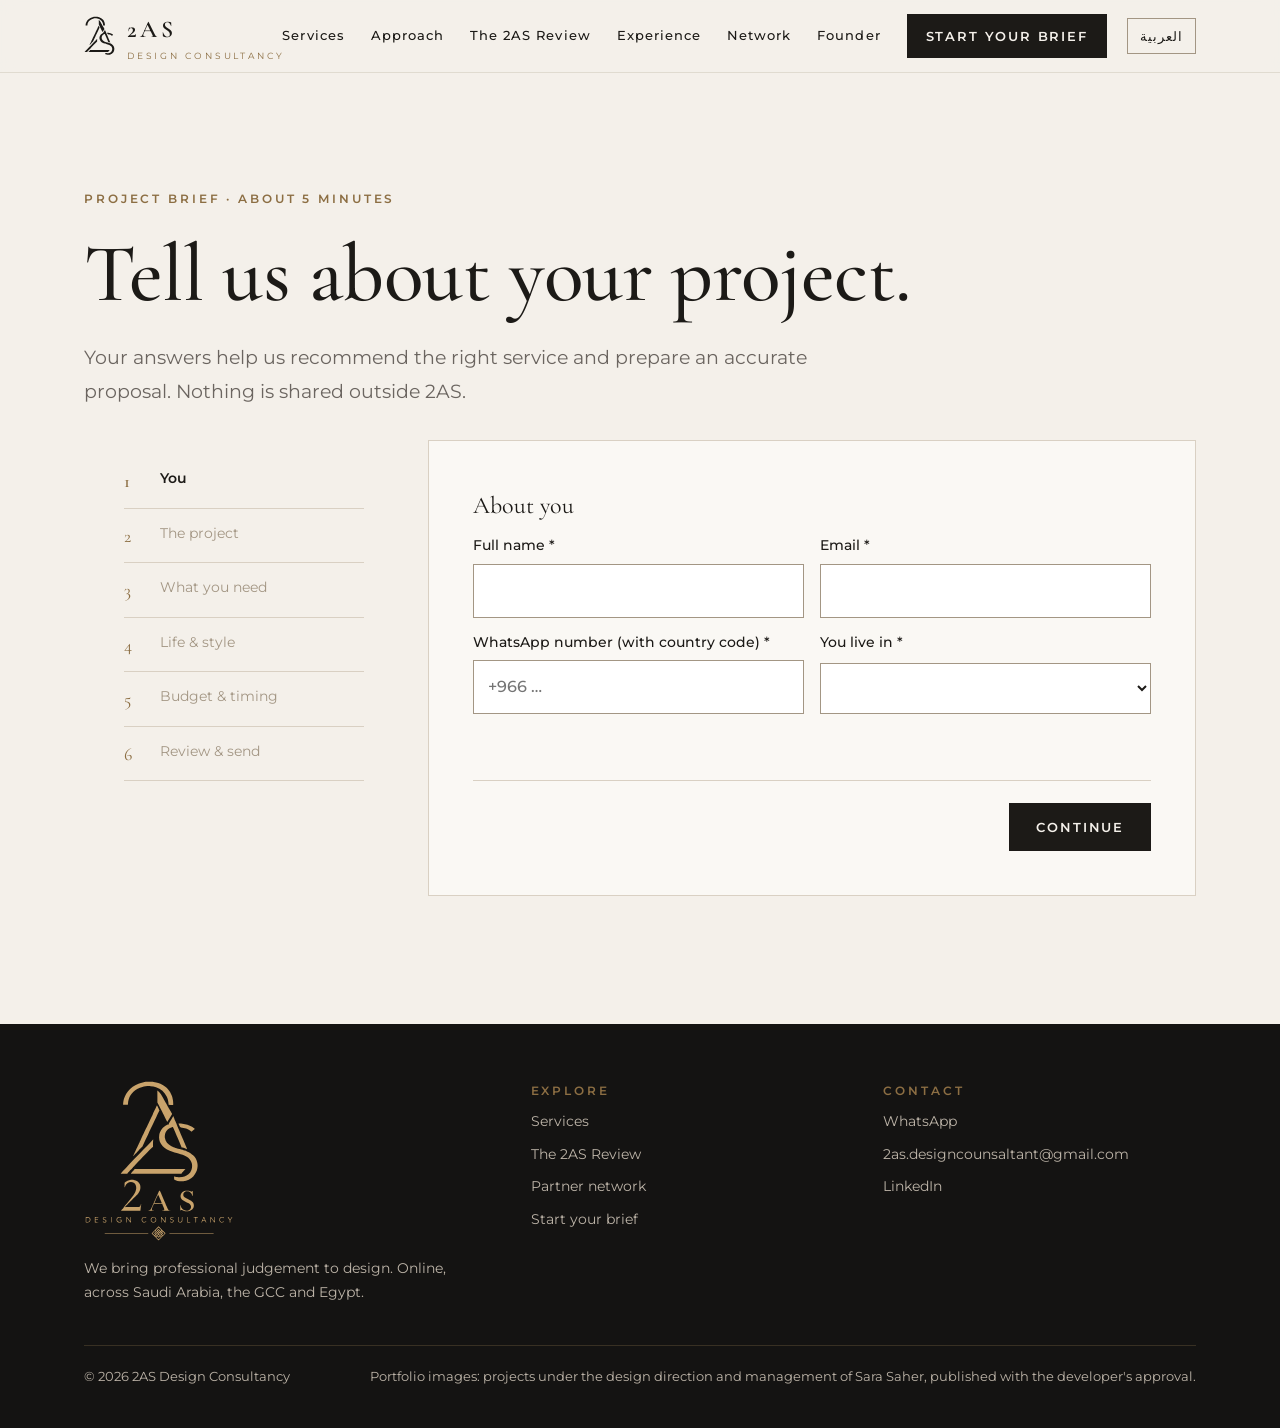
==== commit 602be4c8: "Add files via upload" ====
--- a/brief.html
+++ b/brief.html
@@ -108,12 +108,12 @@
         </div>
         <div class="f"><span><span lang="en">Which direction feels closest? (up to 2)</span><span lang="ar">أي اتجاه هو الأقرب إليك؟ (حتى اختيارين)</span></span></div>
         <div class="styles" id="styles">
-          <label class="style-card"><input type="checkbox" name="style" value="Japandi / natural"><span class="box"><img src="yasmin-kids-wide.webp" alt="" loading="lazy"><span class="t"><span lang="en">Japandi · natural</span><span lang="ar">ياباني إسكندنافي · طبيعي</span></span></span></label>
+          <label class="style-card"><input type="checkbox" name="style" value="Japandi / natural"><span class="box"><img src="mena51-kitchen.webp" alt="" loading="lazy"><span class="t"><span lang="en">Japandi · natural</span><span lang="ar">ياباني إسكندنافي · طبيعي</span></span></span></label>
           <label class="style-card"><input type="checkbox" name="style" value="Warm minimal"><span class="box"><img src="yasmin-kids-twin.webp" alt="" loading="lazy"><span class="t"><span lang="en">Warm minimal</span><span lang="ar">بسيط دافئ</span></span></span></label>
-          <label class="style-card"><input type="checkbox" name="style" value="Soft contemporary"><span class="box"><img src="stone-living.webp" alt="" loading="lazy"><span class="t"><span lang="en">Soft contemporary</span><span lang="ar">معاصر ناعم</span></span></span></label>
+          <label class="style-card"><input type="checkbox" name="style" value="Soft contemporary"><span class="box"><img src="mena51-living.webp" alt="" loading="lazy"><span class="t"><span lang="en">Soft contemporary</span><span lang="ar">معاصر ناعم</span></span></span></label>
           <label class="style-card"><input type="checkbox" name="style" value="Arabic / majlis heritage"><span class="box"><img src="stone-majlis.webp" alt="" loading="lazy"><span class="t"><span lang="en">Arabic heritage</span><span lang="ar">طابع عربي تراثي</span></span></span></label>
           <label class="style-card"><input type="checkbox" name="style" value="Bold modern"><span class="box"><img src="landmark901-kitchen-v.webp" alt="" loading="lazy"><span class="t"><span lang="en">Bold modern</span><span lang="ar">عصري جريء</span></span></span></label>
-          <label class="style-card"><input type="checkbox" name="style" value="Playful / colour"><span class="box"><img src="ola-final.webp" alt="" loading="lazy"><span class="t"><span lang="en">Playful · colour</span><span lang="ar">مرح · ألوان</span></span></span></label>
+          <label class="style-card"><input type="checkbox" name="style" value="Playful / colour"><span class="box"><img src="mena28-bedroom.webp" alt="" loading="lazy"><span class="t"><span lang="en">Playful · colour</span><span lang="ar">مرح · ألوان</span></span></span></label>
         </div>
         <div class="f" style="margin-top:8px"><span><span lang="en">How clear is your vision?</span><span lang="ar">ما مدى وضوح رؤيتك؟</span></span></div>
         <div class="scale" role="radiogroup" aria-label="Vision clarity, 1 to 5">
@@ -124,6 +124,14 @@
           <label class="opt"><input type="radio" name="clarity" value="5"><span>5</span></label>
         </div>
         <p class="note"><span lang="en">1 = I need direction from the start · 5 = I know exactly what I want</span><span lang="ar">1 = أحتاج إلى توجيه من البداية · 5 = أعرف ما أريده بالضبط</span></p>
+        <div class="f" style="margin-top:8px"><span><span lang="en">Anyone sensitive to… (optional)</span><span lang="ar">هل لدى أحد حساسية تجاه… (اختياري)</span></span></div>
+        <div class="opts">
+          <label class="opt"><input type="checkbox" name="sens" value="Strong light / glare"><span><span lang="en">Strong light / glare</span><span lang="ar">الضوء القوي / الوهج</span></span></label>
+          <label class="opt"><input type="checkbox" name="sens" value="Noise"><span><span lang="en">Noise</span><span lang="ar">الضوضاء</span></span></label>
+          <label class="opt"><input type="checkbox" name="sens" value="Heat"><span><span lang="en">Heat</span><span lang="ar">الحرارة</span></span></label>
+          <label class="opt"><input type="checkbox" name="sens" value="Fragrance / smells"><span><span lang="en">Fragrance / smells</span><span lang="ar">العطور / الروائح</span></span></label>
+        </div>
+        <label class="f" for="feel"><span><span lang="en">How should the space feel? (optional)</span><span lang="ar">كيف تريد أن تشعر في المساحة؟ (اختياري)</span></span><input id="feel" name="feel" type="text" placeholder="e.g. calm, bright, warm for guests"></label>
       </fieldset>
 
       <!-- STEP 5 -->
--- a/site.css
+++ b/site.css
@@ -44,7 +44,7 @@
 .brand b{font-family:var(--f-display);font-size:24px;font-weight:600;letter-spacing:.14em}
 .brand small{display:block;font-family:var(--f-sans);font-size:8.5px;letter-spacing:.34em;color:var(--brushed);margin-top:-2px}
 .nav{display:flex;align-items:center;gap:26px;font-size:13px;font-weight:500;letter-spacing:.08em}
-.nav a{text-decoration:none;padding:6px 0;border-bottom:1px solid transparent}
+.nav a{text-decoration:none;padding:6px 0;border-bottom:1px solid transparent;white-space:nowrap}
 .nav a:hover,.nav a[aria-current="page"]{border-color:var(--champ)}
 .lang{font:inherit;font-size:13px;letter-spacing:.08em;background:none;border:1px solid var(--taupe);padding:6px 12px;cursor:pointer;color:var(--charcoal);min-height:36px}
 .lang:hover{border-color:var(--charcoal)}
@@ -55,7 +55,7 @@
 .btn.ghost:hover{background:var(--charcoal);color:var(--off)}
 .btn.light{background:var(--off);color:var(--charcoal);border-color:var(--off)}
 .menu-btn{display:none}
-@media (max-width:900px){
+@media (max-width:1100px){
   .nav{display:none;position:absolute;top:72px;inset-inline:0;flex-direction:column;align-items:flex-start;gap:4px;background:var(--off);padding:16px var(--gut) 24px;border-bottom:1px solid var(--stone)}
   .nav.open{display:flex}
   .menu-btn{display:inline-flex;background:none;border:1px solid var(--taupe);padding:8px 12px;font:inherit;font-size:13px;cursor:pointer;min-height:40px}
@@ -223,3 +223,5 @@
 @media (max-width:620px){.summary dl{grid-template-columns:1fr}.summary dt{margin-top:8px}}
 .reco{border-inline-start:2px solid var(--champ);padding:14px 18px;background:var(--off);display:grid;gap:6px}
 .note{font-size:13.5px;color:var(--grey)}
+
+.tbl.fit{min-width:0}
